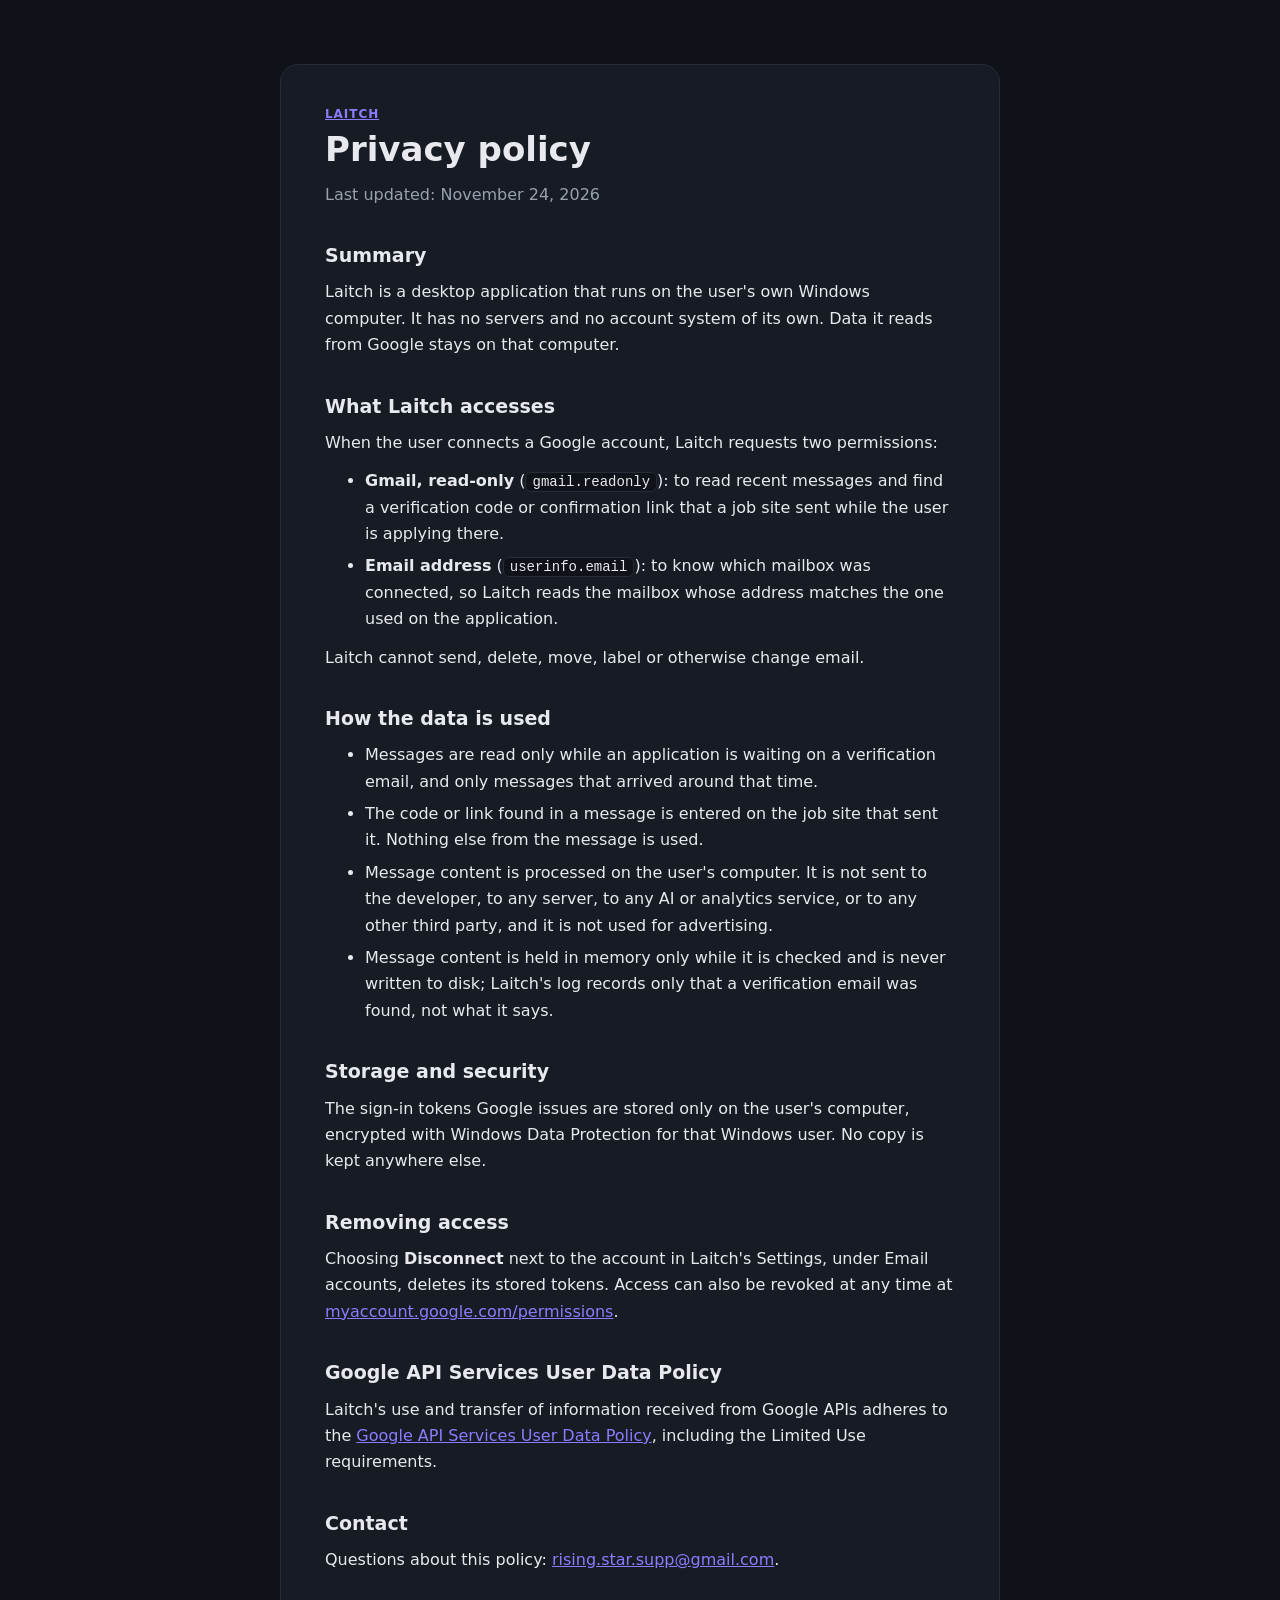
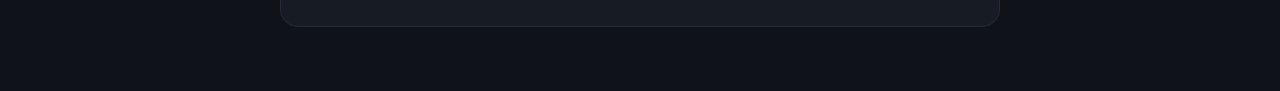
==== privacy.html @ 431c5c2f "Laitch home page and privacy policy Co-authored-by: Cursor <cursoragent@cursor.com>" ====
<!doctype html>
<html lang="en">
<head>
  <meta charset="utf-8">
  <meta name="viewport" content="width=device-width, initial-scale=1">
  <title>Privacy policy · Laitch</title>
  <link rel="stylesheet" href="style.css">
</head>
<body>
  <main>
    <p class="eyebrow"><a href="./">Laitch</a></p>
    <h1>Privacy policy</h1>
    <p class="muted">Last updated: November 24, 2026</p>

    <section>
      <h2>Summary</h2>
      <p>
        Laitch is a desktop application that runs on the user's own Windows computer. It has no servers and no
        account system of its own. Data it reads from Google stays on that computer.
      </p>
    </section>

    <section>
      <h2>What Laitch accesses</h2>
      <p>When the user connects a Google account, Laitch requests two permissions:</p>
      <ul>
        <li><strong>Gmail, read-only</strong> (<code>gmail.readonly</code>): to read recent messages and find a
          verification code or confirmation link that a job site sent while the user is applying there.</li>
        <li><strong>Email address</strong> (<code>userinfo.email</code>): to know which mailbox was connected, so
          Laitch reads the mailbox whose address matches the one used on the application.</li>
      </ul>
      <p>Laitch cannot send, delete, move, label or otherwise change email.</p>
    </section>

    <section>
      <h2>How the data is used</h2>
      <ul>
        <li>Messages are read only while an application is waiting on a verification email, and only messages that
          arrived around that time.</li>
        <li>The code or link found in a message is entered on the job site that sent it. Nothing else from the
          message is used.</li>
        <li>Message content is processed on the user's computer. It is not sent to the developer, to any server, to
          any AI or analytics service, or to any other third party, and it is not used for advertising.</li>
        <li>Message content is held in memory only while it is checked and is never written to disk; Laitch's log
          records only that a verification email was found, not what it says.</li>
      </ul>
    </section>

    <section>
      <h2>Storage and security</h2>
      <p>
        The sign-in tokens Google issues are stored only on the user's computer, encrypted with Windows Data
        Protection for that Windows user. No copy is kept anywhere else.
      </p>
    </section>

    <section>
      <h2>Removing access</h2>
      <p>
        Choosing <strong>Disconnect</strong> next to the account in Laitch's Settings, under Email accounts, deletes
        its stored tokens. Access can also be revoked at any time at
        <a href="https://myaccount.google.com/permissions">myaccount.google.com/permissions</a>.
      </p>
    </section>

    <section>
      <h2>Google API Services User Data Policy</h2>
      <p>
        Laitch's use and transfer of information received from Google APIs adheres to the
        <a href="https://developers.google.com/terms/api-services-user-data-policy">Google API Services User Data
        Policy</a>, including the Limited Use requirements.
      </p>
    </section>

    <section>
      <h2>Contact</h2>
      <p>Questions about this policy: <a href="mailto:rising.star.supp@gmail.com">rising.star.supp@gmail.com</a>.</p>
    </section>
  </main>
</body>
</html>
---- style.css ----
:root {
  color-scheme: dark;
  --bg: #0f1218;
  --surface: #171b23;
  --line: #262c38;
  --ink: #e7e9ee;
  --muted: #9aa1ae;
  --accent: #8b7cff;
}

* { box-sizing: border-box; }

body {
  margin: 0;
  background: var(--bg);
  color: var(--ink);
  font: 16px/1.65 "Segoe UI", system-ui, -apple-system, sans-serif;
}

main {
  max-width: 720px;
  margin: 64px auto;
  padding: 40px 44px;
  background: var(--surface);
  border: 1px solid var(--line);
  border-radius: 18px;
}

h1 { margin: 4px 0 12px; font-size: 34px; line-height: 1.2; }
h2 { margin: 32px 0 8px; font-size: 19px; }
p, ul { margin: 0 0 12px; }
li { margin-bottom: 6px; }

.eyebrow {
  margin: 0;
  color: var(--accent);
  font-size: 12px;
  font-weight: 700;
  letter-spacing: 0.08em;
  text-transform: uppercase;
}

.lead { color: var(--ink); font-size: 18px; }
.muted { color: var(--muted); }
.links { margin-top: 32px; color: var(--muted); }

a { color: var(--accent); }
code {
  padding: 1px 6px;
  background: var(--bg);
  border: 1px solid var(--line);
  border-radius: 6px;
  font-size: 14px;
}

@media (max-width: 760px) {
  main { margin: 0; border-radius: 0; border-width: 0; padding: 28px 22px; }
}
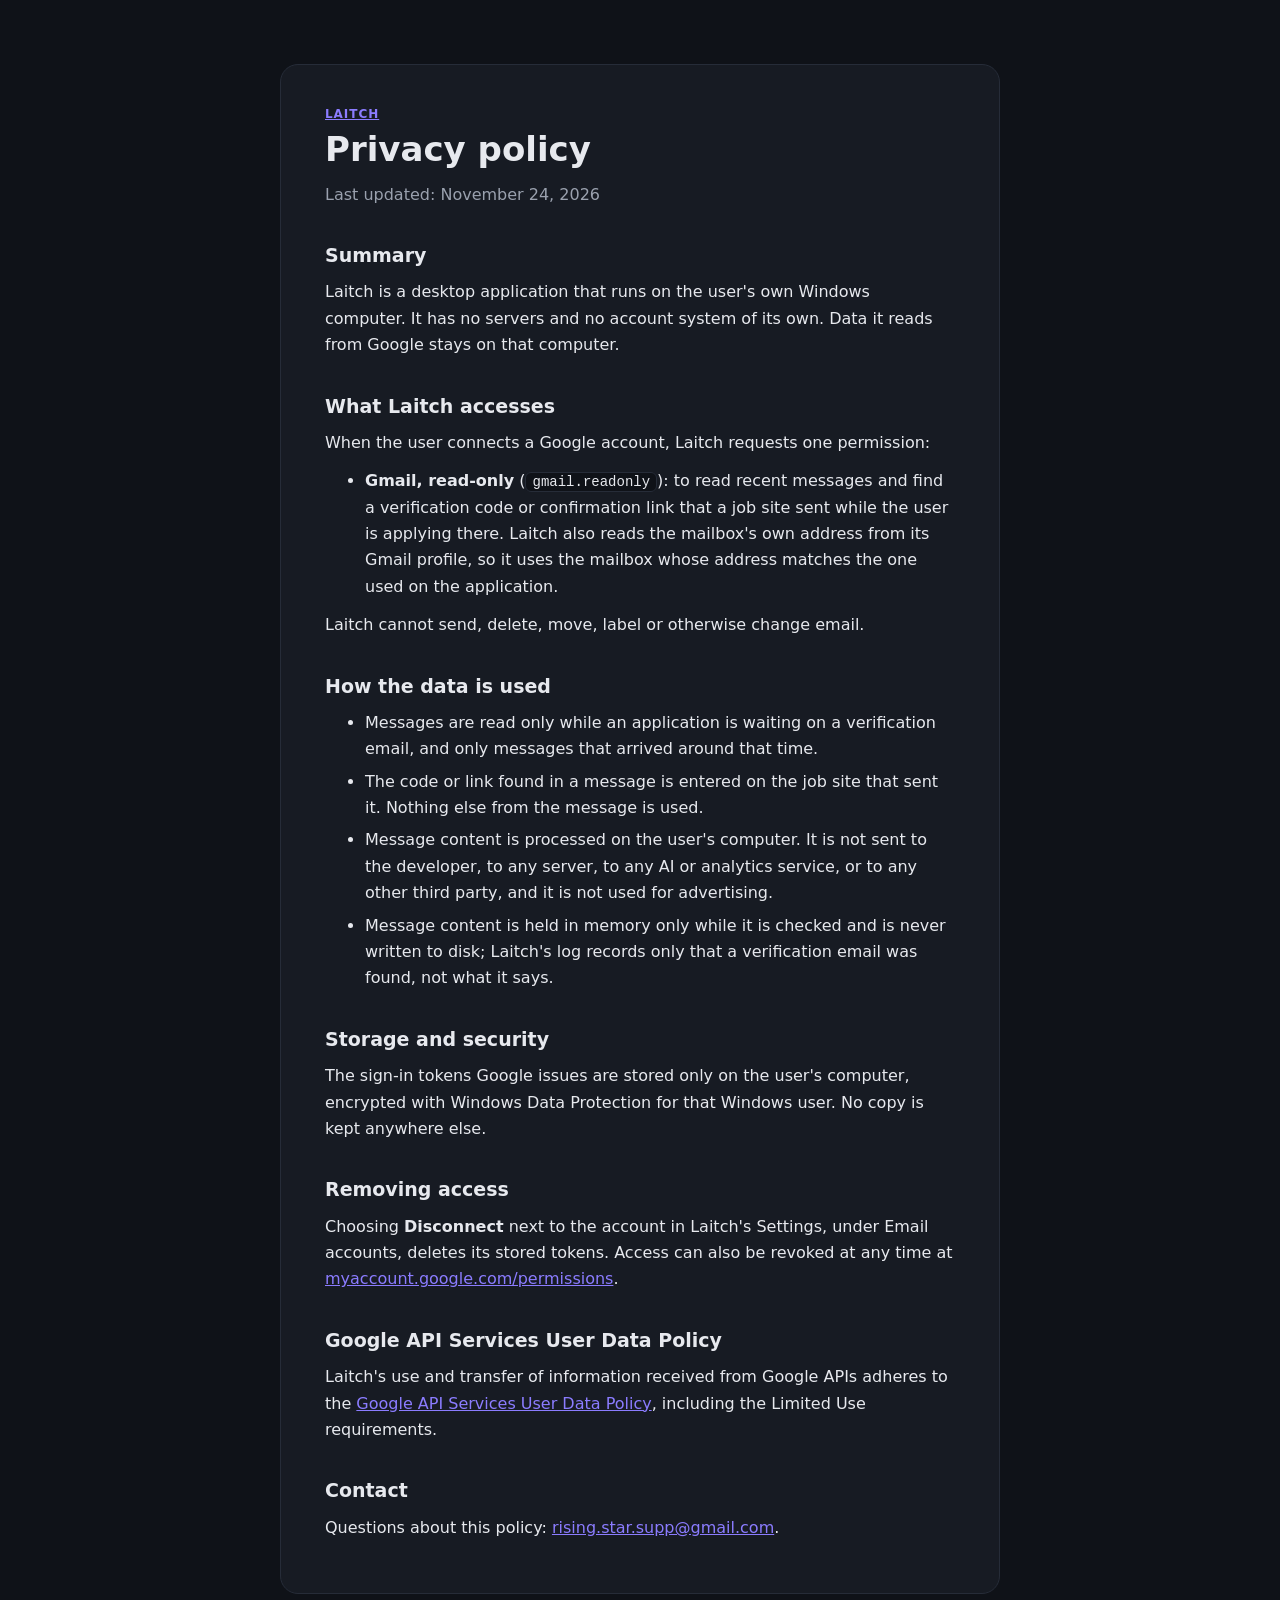
==== commit 54aa4acd: "Privacy: Laitch now asks only for read-only Gmail access Co-authored-by: Cursor <cursoragent@cursor." ====
--- a/privacy.html
+++ b/privacy.html
@@ -22,12 +22,12 @@
 
     <section>
       <h2>What Laitch accesses</h2>
-      <p>When the user connects a Google account, Laitch requests two permissions:</p>
+      <p>When the user connects a Google account, Laitch requests one permission:</p>
       <ul>
         <li><strong>Gmail, read-only</strong> (<code>gmail.readonly</code>): to read recent messages and find a
-          verification code or confirmation link that a job site sent while the user is applying there.</li>
-        <li><strong>Email address</strong> (<code>userinfo.email</code>): to know which mailbox was connected, so
-          Laitch reads the mailbox whose address matches the one used on the application.</li>
+          verification code or confirmation link that a job site sent while the user is applying there. Laitch
+          also reads the mailbox's own address from its Gmail profile, so it uses the mailbox whose address
+          matches the one used on the application.</li>
       </ul>
       <p>Laitch cannot send, delete, move, label or otherwise change email.</p>
     </section>
